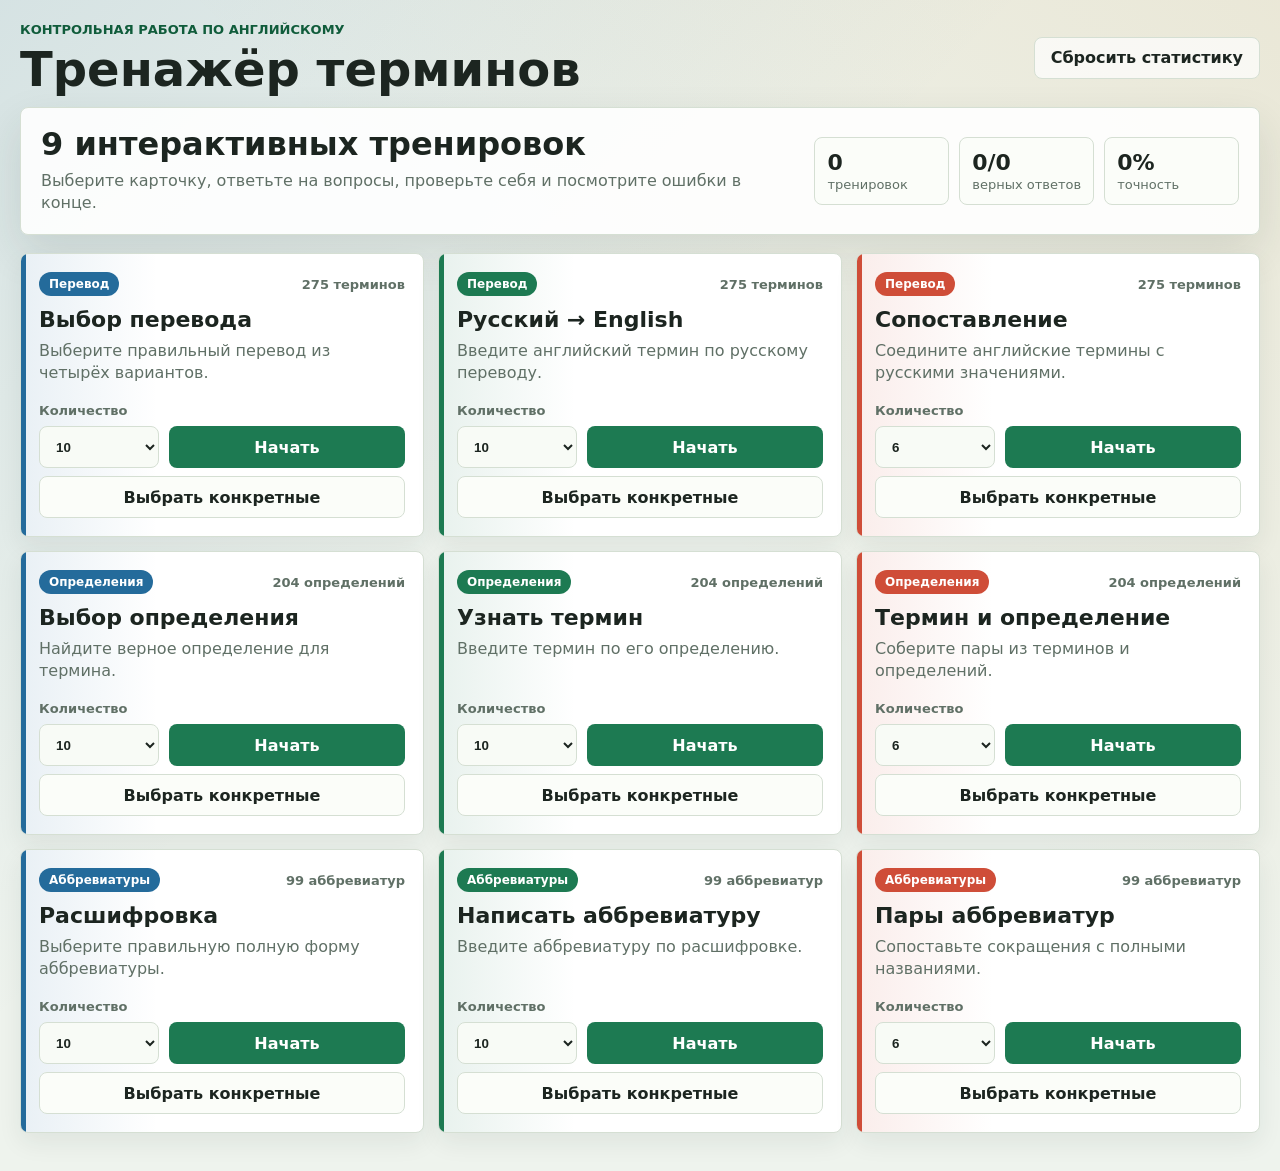
==== index.html @ e51a5b53 "first commit" ====
<!doctype html>
<html lang="ru">
  <head>
    <meta charset="UTF-8" />
    <meta name="viewport" content="width=device-width, initial-scale=1.0" />
    <title>English Control Practice</title>
    <link rel="stylesheet" href="styles.css" />
  </head>
  <body>
    <header class="topbar">
      <div>
        <p class="eyebrow">Контрольная работа по английскому</p>
        <h1>Тренажёр терминов</h1>
      </div>
      <button class="ghost-btn" id="resetStatsBtn" type="button">Сбросить статистику</button>
    </header>

    <main>
      <section class="hero-panel" aria-label="Обзор">
        <div>
          <h2>9 интерактивных тренировок</h2>
          <p>
            Выберите карточку, ответьте на вопросы, проверьте себя и посмотрите ошибки в конце.
          </p>
        </div>
        <div class="score-strip" id="overallStats"></div>
      </section>

      <section class="training-grid" id="trainingGrid" aria-label="Карточки тренировок"></section>

      <section class="quiz-panel hidden" id="quizPanel" aria-live="polite">
        <div class="quiz-head">
          <button class="ghost-btn" id="backBtn" type="button">К карточкам</button>
          <div>
            <p class="eyebrow" id="quizSection"></p>
            <h2 id="quizTitle"></h2>
          </div>
          <div class="progress-pill" id="progressText"></div>
        </div>

        <div class="progress-track" aria-hidden="true">
          <div id="progressBar"></div>
        </div>

        <div class="question-area" id="questionArea"></div>

        <div class="quiz-actions">
          <button class="primary-btn" id="checkBtn" type="button">Проверить</button>
          <button class="primary-btn hidden" id="nextBtn" type="button">Дальше</button>
        </div>
      </section>

      <section class="result-panel hidden" id="resultPanel">
        <div class="result-summary">
          <p class="eyebrow">Итог тренировки</p>
          <h2 id="resultTitle"></h2>
          <p id="resultText"></p>
        </div>
        <div class="mistakes-list" id="mistakesList"></div>
        <div class="result-actions">
          <button class="primary-btn" id="retryBtn" type="button">Повторить тренировку</button>
          <button class="ghost-btn" id="homeBtn" type="button">Вернуться к карточкам</button>
        </div>
      </section>

      <section class="picker-panel hidden" id="pickerPanel" aria-live="polite">
        <div class="picker-head">
          <div>
            <p class="eyebrow" id="pickerSection"></p>
            <h2 id="pickerTitle">Выбор слов</h2>
          </div>
          <button class="ghost-btn" id="closePickerBtn" type="button">Закрыть</button>
        </div>
        <div class="picker-tools">
          <input class="answer-input" id="pickerSearch" type="text" placeholder="Поиск по терминам" />
          <div class="picker-buttons">
            <button class="ghost-btn" id="selectAllBtn" type="button">Выбрать всё</button>
            <button class="ghost-btn" id="clearSelectionBtn" type="button">Очистить</button>
          </div>
        </div>
        <div class="picker-status" id="pickerStatus"></div>
        <div class="picker-list" id="pickerList"></div>
        <div class="result-actions">
          <button class="primary-btn" id="applySelectionBtn" type="button">Применить выбор</button>
          <button class="ghost-btn" id="cancelSelectionBtn" type="button">Отмена</button>
        </div>
      </section>
    </main>

    <script src="terms-data.js"></script>
    <script src="app.js"></script>
  </body>
</html>
---- styles.css ----
:root {
  --bg: #eef3ed;
  --panel: #ffffff;
  --ink: #1c2520;
  --muted: #607066;
  --line: #d5dfd3;
  --green: #1d7a52;
  --green-dark: #105c3b;
  --coral: #cf4d38;
  --amber: #c78316;
  --blue: #246b9b;
  --shadow: 0 18px 44px rgba(34, 48, 38, 0.12);
}

* {
  box-sizing: border-box;
}

body {
  margin: 0;
  min-height: 100vh;
  color: var(--ink);
  background:
    linear-gradient(135deg, rgba(36, 107, 155, 0.12), transparent 42%),
    linear-gradient(225deg, rgba(199, 131, 22, 0.1), transparent 45%),
    var(--bg);
  font-family: Inter, system-ui, -apple-system, BlinkMacSystemFont, "Segoe UI", Arial, sans-serif;
}

button,
input {
  font: inherit;
}

button {
  cursor: pointer;
}

.topbar,
main {
  width: min(1240px, calc(100% - 32px));
  margin: 0 auto;
}

.topbar {
  display: flex;
  align-items: center;
  justify-content: space-between;
  gap: 18px;
  padding: 22px 0 14px;
}

h1,
h2,
h3,
p {
  margin: 0;
}

h1 {
  font-size: clamp(30px, 4vw, 48px);
  line-height: 1;
}

h2 {
  font-size: clamp(22px, 3vw, 32px);
  line-height: 1.05;
}

.eyebrow {
  color: var(--green-dark);
  font-size: 13px;
  font-weight: 800;
  letter-spacing: 0;
  margin-bottom: 8px;
  text-transform: uppercase;
}

.hero-panel {
  display: grid;
  grid-template-columns: minmax(0, 1fr) auto;
  gap: 20px;
  align-items: center;
  padding: 20px;
  background: rgba(255, 255, 255, 0.9);
  border: 1px solid var(--line);
  border-radius: 8px;
  box-shadow: var(--shadow);
}

.hero-panel p {
  max-width: 720px;
  color: var(--muted);
  margin-top: 8px;
  font-size: 16px;
  line-height: 1.4;
}

.score-strip {
  display: grid;
  grid-template-columns: repeat(3, minmax(84px, 1fr));
  gap: 10px;
  min-width: 310px;
}

.score-box {
  padding: 12px;
  border: 1px solid var(--line);
  border-radius: 8px;
  background: #fbfdf9;
}

.score-box strong {
  display: block;
  font-size: 22px;
}

.score-box span {
  display: block;
  color: var(--muted);
  font-size: 13px;
  margin-top: 2px;
}

.training-grid {
  display: grid;
  grid-template-columns: repeat(3, minmax(0, 1fr));
  gap: 14px;
  padding: 18px 0 38px;
}

.training-card {
  position: relative;
  min-height: 204px;
  overflow: hidden;
  display: flex;
  flex-direction: column;
  justify-content: space-between;
  gap: 20px;
  padding: 18px;
  border: 1px solid var(--line);
  border-radius: 8px;
  background:
    linear-gradient(90deg, rgba(36, 107, 155, 0.1), transparent 34%),
    var(--panel);
  box-shadow: 0 10px 24px rgba(34, 48, 38, 0.07);
  transition: border-color 160ms ease, box-shadow 160ms ease, transform 160ms ease;
}

.training-card::before {
  content: "";
  position: absolute;
  inset: 0 auto 0 0;
  width: 5px;
  background: var(--blue);
}

.training-card:hover {
  transform: translateY(-2px);
  border-color: rgba(36, 107, 155, 0.32);
  box-shadow: 0 16px 34px rgba(34, 48, 38, 0.12);
}

.training-card:nth-child(3n + 2) {
  background:
    linear-gradient(90deg, rgba(29, 122, 82, 0.1), transparent 34%),
    var(--panel);
}

.training-card:nth-child(3n) {
  background:
    linear-gradient(90deg, rgba(207, 77, 56, 0.1), transparent 34%),
    var(--panel);
}

.training-card:nth-child(3n + 2)::before {
  background: var(--green);
}

.training-card:nth-child(3n)::before {
  background: var(--coral);
}

.card-topline {
  display: flex;
  align-items: center;
  justify-content: space-between;
  gap: 10px;
  margin-bottom: 12px;
}

.card-tag {
  width: max-content;
  padding: 5px 10px;
  border-radius: 999px;
  color: #fff;
  background: var(--blue);
  font-size: 12px;
  font-weight: 800;
}

.training-card:nth-child(3n + 2) .card-tag {
  background: var(--green);
}

.training-card:nth-child(3n) .card-tag {
  background: var(--coral);
}

.training-card h3 {
  font-size: 22px;
  line-height: 1.08;
  max-width: 92%;
}

.training-card p {
  color: var(--muted);
  line-height: 1.35;
  margin-top: 8px;
}

.card-count {
  color: var(--muted);
  font-size: 13px;
  font-weight: 800;
  white-space: nowrap;
}

.card-controls {
  display: grid;
  gap: 8px;
}

.card-controls label {
  color: var(--muted);
  font-size: 13px;
  font-weight: 800;
}

.start-row {
  display: grid;
  grid-template-columns: minmax(90px, 120px) minmax(110px, 1fr);
  gap: 10px;
  align-items: center;
}

.count-select {
  width: 100%;
  min-height: 42px;
  padding: 9px 34px 9px 12px;
  border: 1px solid var(--line);
  border-radius: 8px;
  color: var(--ink);
  background: #f8fbf6;
  font-weight: 800;
}

.primary-btn,
.ghost-btn {
  min-height: 42px;
  padding: 10px 16px;
  border-radius: 8px;
  font-weight: 800;
}

.primary-btn {
  border: 0;
  color: #fff;
  background: var(--green);
}

.primary-btn:hover {
  background: var(--green-dark);
}

.primary-btn:disabled {
  cursor: default;
  opacity: 0.55;
}

.ghost-btn {
  color: var(--ink);
  background: rgba(255, 255, 255, 0.7);
  border: 1px solid var(--line);
}

.pick-btn {
  width: 100%;
  background: #fbfdf9;
}

.quiz-panel,
.result-panel,
.picker-panel {
  margin: 24px 0 42px;
  padding: 24px;
  background: var(--panel);
  border: 1px solid var(--line);
  border-radius: 8px;
  box-shadow: var(--shadow);
}

.quiz-head {
  display: grid;
  grid-template-columns: auto 1fr auto;
  gap: 18px;
  align-items: center;
}

.picker-head {
  display: flex;
  align-items: flex-start;
  justify-content: space-between;
  gap: 16px;
  padding-bottom: 18px;
  border-bottom: 1px solid var(--line);
}

.picker-tools {
  display: grid;
  grid-template-columns: minmax(0, 1fr) auto;
  gap: 12px;
  align-items: center;
  margin-top: 18px;
}

.picker-buttons {
  display: flex;
  flex-wrap: wrap;
  gap: 8px;
}

.picker-status {
  color: var(--muted);
  font-weight: 800;
  margin: 14px 0 10px;
}

.picker-list {
  max-height: 58vh;
  overflow: auto;
  display: grid;
  grid-template-columns: repeat(2, minmax(0, 1fr));
  gap: 8px;
  padding: 2px;
}

.picker-item {
  display: grid;
  grid-template-columns: auto minmax(0, 1fr);
  gap: 10px;
  align-items: flex-start;
  padding: 11px 12px;
  border: 1px solid var(--line);
  border-radius: 8px;
  background: #fbfdf9;
  line-height: 1.35;
}

.picker-item input {
  width: 18px;
  height: 18px;
  margin-top: 1px;
  accent-color: var(--green);
}

.picker-item span {
  min-width: 0;
  overflow-wrap: anywhere;
}

.progress-pill {
  min-width: 96px;
  padding: 10px 12px;
  border: 1px solid var(--line);
  border-radius: 999px;
  color: var(--green-dark);
  background: #f6fbf4;
  font-weight: 900;
  text-align: center;
}

.progress-track {
  height: 10px;
  overflow: hidden;
  margin: 20px 0;
  border-radius: 999px;
  background: #e7eee3;
}

.progress-track div {
  width: 0;
  height: 100%;
  background: var(--green);
  transition: width 220ms ease;
}

.question-area {
  display: grid;
  gap: 18px;
  min-height: 310px;
}

.prompt-card {
  padding: 22px;
  border-radius: 8px;
  background: #f7faf4;
  border: 1px solid var(--line);
}

.prompt-card span {
  display: block;
  color: var(--muted);
  font-size: 14px;
  margin-bottom: 8px;
}

.prompt-card strong {
  display: block;
  font-size: clamp(22px, 3vw, 34px);
  line-height: 1.18;
}

.options-grid {
  display: grid;
  grid-template-columns: repeat(2, minmax(0, 1fr));
  gap: 12px;
}

.option-btn,
.match-btn {
  min-height: 58px;
  padding: 14px;
  border: 1px solid var(--line);
  border-radius: 8px;
  color: var(--ink);
  background: #fff;
  text-align: left;
  line-height: 1.32;
}

.option-btn.selected,
.match-btn.selected {
  outline: 3px solid rgba(29, 122, 82, 0.28);
  border-color: var(--green);
}

.option-btn.correct,
.match-btn.correct {
  border-color: var(--green);
  background: #e8f6ed;
}

.option-btn.wrong,
.match-btn.wrong {
  border-color: var(--coral);
  background: #fff0ed;
}

.answer-input {
  width: 100%;
  min-height: 58px;
  padding: 14px;
  border: 1px solid var(--line);
  border-radius: 8px;
  background: #fff;
  color: var(--ink);
}

.feedback {
  padding: 14px 16px;
  border-radius: 8px;
  line-height: 1.45;
}

.feedback.ok {
  color: #0f5132;
  background: #e8f6ed;
}

.feedback.bad {
  color: #842719;
  background: #fff0ed;
}

.match-layout {
  display: grid;
  grid-template-columns: 1fr 1fr;
  gap: 14px;
}

.match-column {
  display: grid;
  gap: 10px;
}

.match-column h3 {
  color: var(--muted);
  font-size: 14px;
}

.quiz-actions,
.result-actions {
  display: flex;
  flex-wrap: wrap;
  gap: 12px;
  margin-top: 20px;
}

.result-summary {
  padding-bottom: 18px;
  border-bottom: 1px solid var(--line);
}

.result-summary p:last-child {
  color: var(--muted);
  margin-top: 8px;
  font-size: 18px;
}

.mistakes-list {
  display: grid;
  gap: 12px;
  margin-top: 18px;
}

.mistake-card {
  padding: 16px;
  border-left: 5px solid var(--coral);
  border-radius: 8px;
  background: #fff7f5;
}

.mistake-card strong {
  display: block;
  margin-bottom: 8px;
}

.mistake-card p {
  color: var(--muted);
  line-height: 1.42;
  margin-top: 4px;
}

.hidden {
  display: none !important;
}

@media (max-width: 900px) {
  .hero-panel,
  .quiz-head,
  .match-layout,
  .picker-tools {
    grid-template-columns: 1fr;
  }

  .score-strip,
  .training-grid,
  .options-grid,
  .picker-list {
    grid-template-columns: 1fr;
  }

  .score-strip {
    min-width: 0;
  }

  .topbar {
    align-items: flex-start;
    flex-direction: column;
  }
}
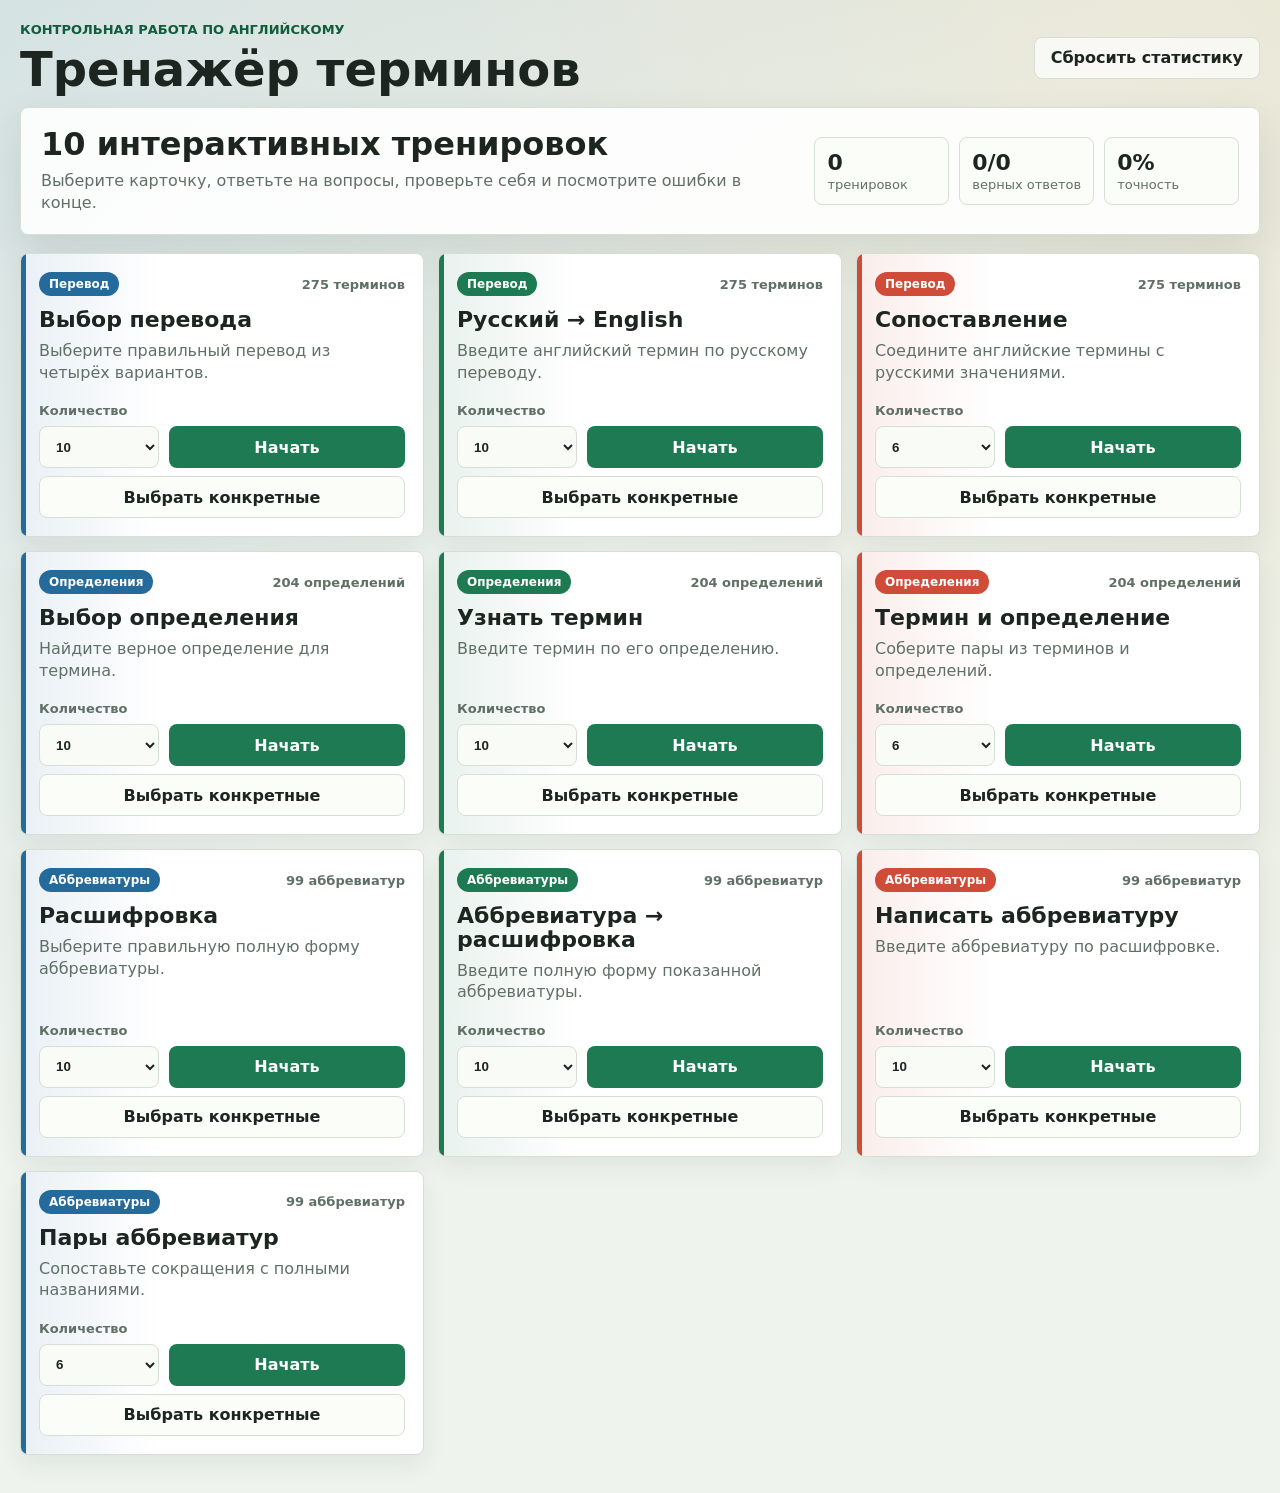
==== commit bcd643ca: "add new" ====
--- a/index.html
+++ b/index.html
@@ -18,7 +18,7 @@
     <main>
       <section class="hero-panel" aria-label="Обзор">
         <div>
-          <h2>9 интерактивных тренировок</h2>
+          <h2>10 интерактивных тренировок</h2>
           <p>
             Выберите карточку, ответьте на вопросы, проверьте себя и посмотрите ошибки в конце.
           </p>
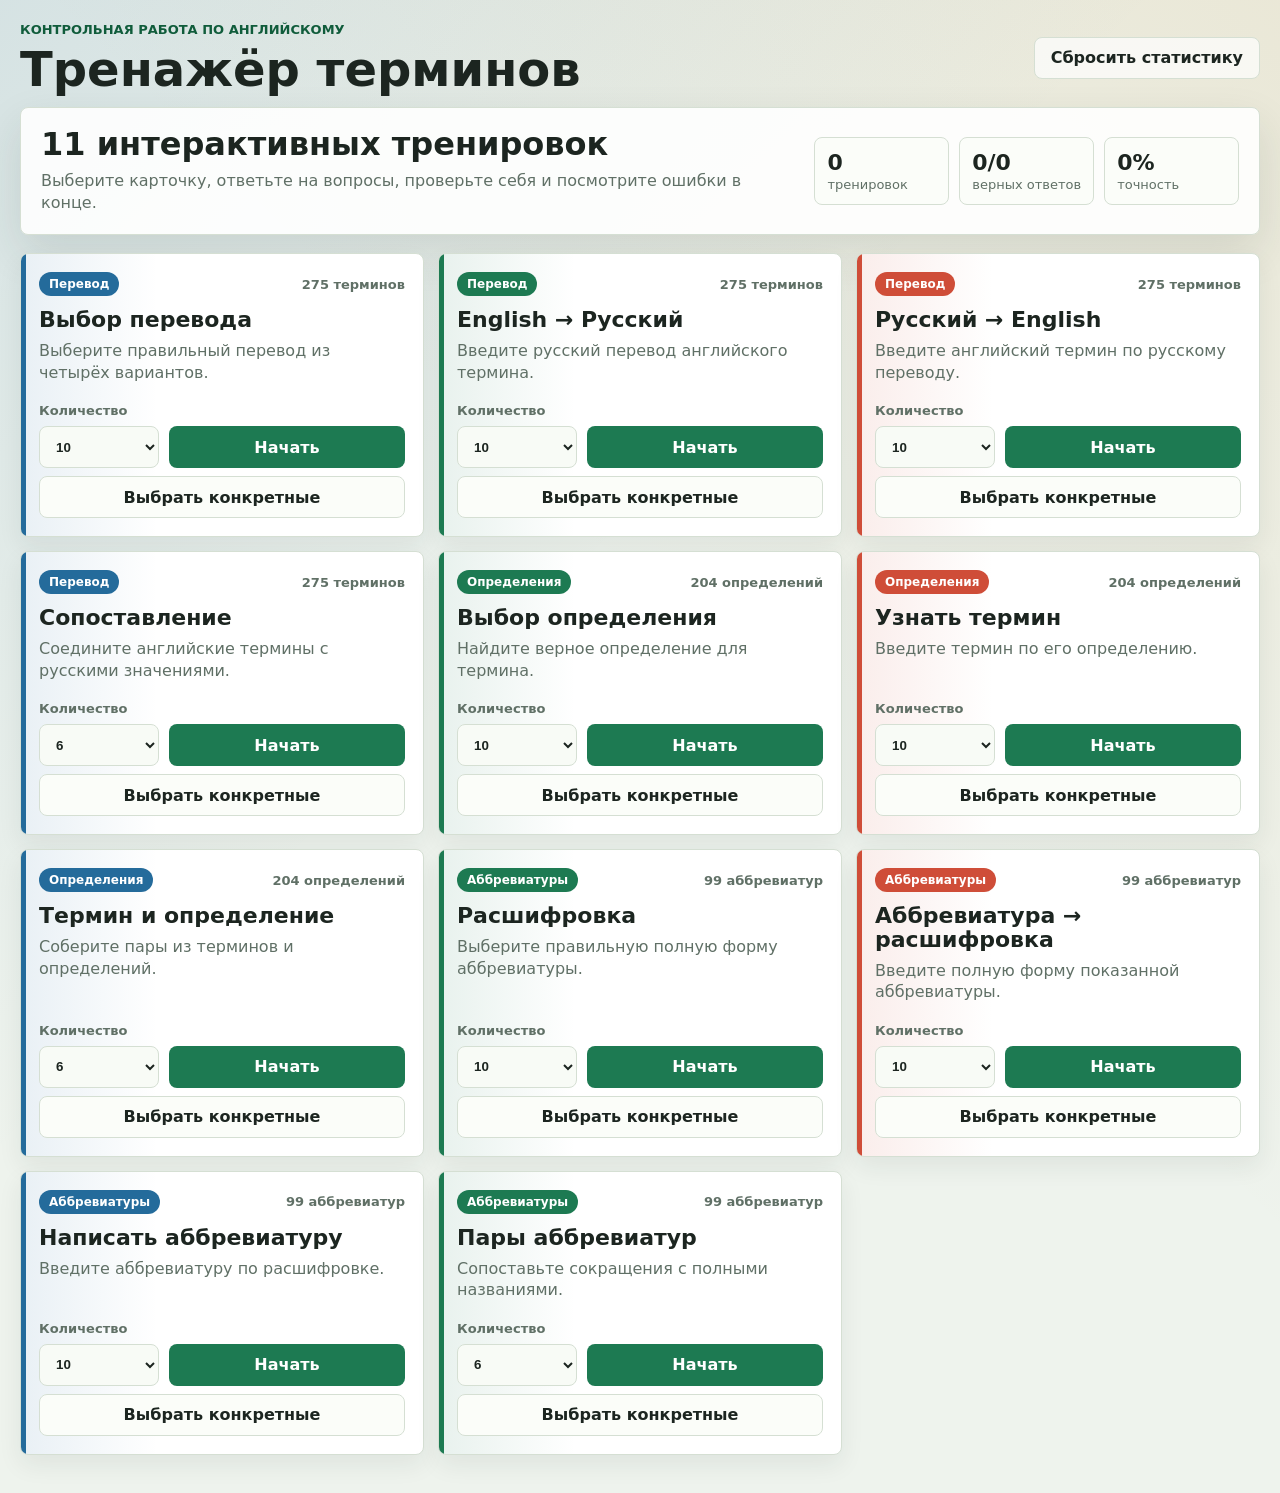
==== commit 871557db: "add new practice" ====
--- a/index.html
+++ b/index.html
@@ -18,7 +18,7 @@
     <main>
       <section class="hero-panel" aria-label="Обзор">
         <div>
-          <h2>10 интерактивных тренировок</h2>
+          <h2>11 интерактивных тренировок</h2>
           <p>
             Выберите карточку, ответьте на вопросы, проверьте себя и посмотрите ошибки в конце.
           </p>
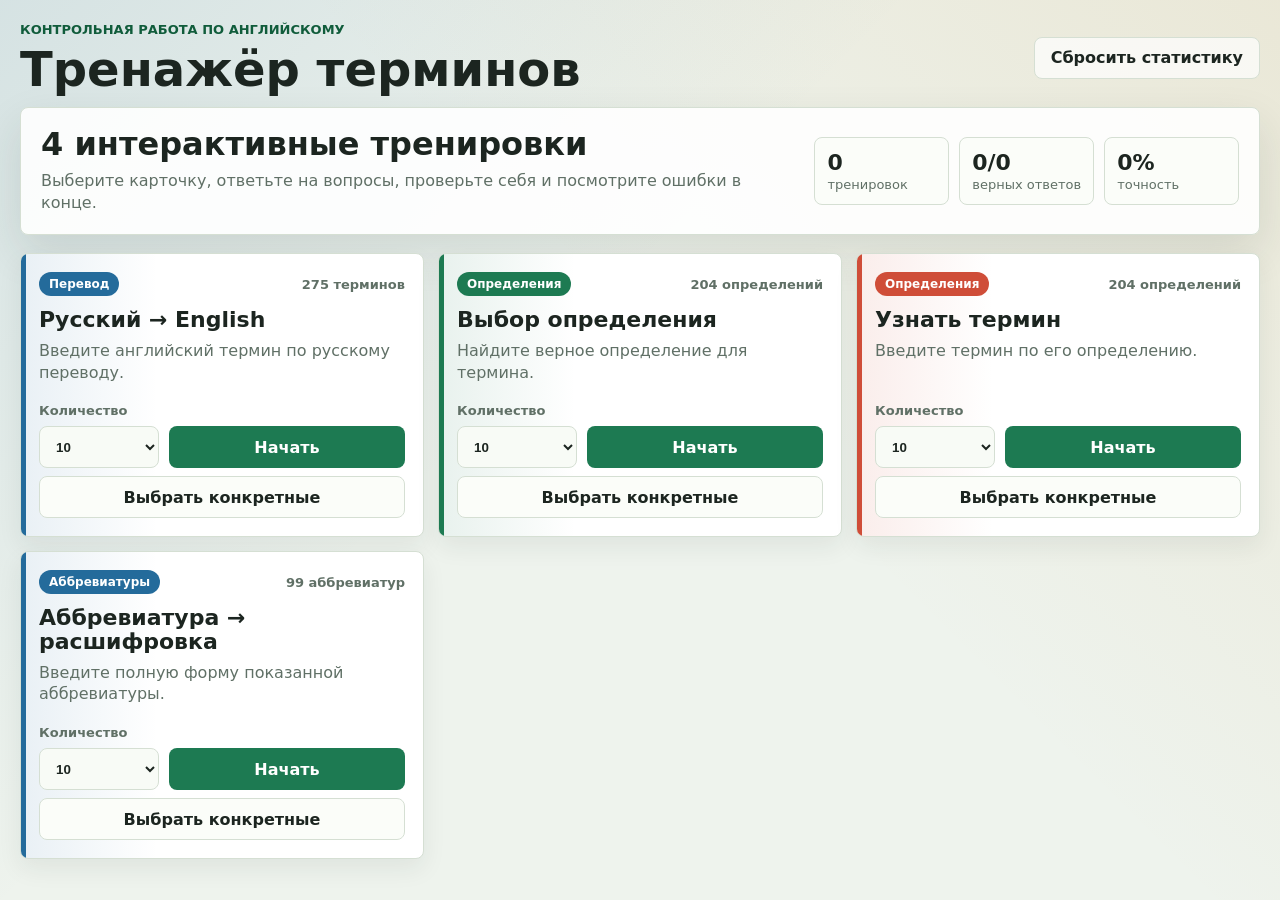
==== commit 46f82403: "fix input" ====
--- a/index.html
+++ b/index.html
@@ -18,7 +18,7 @@
     <main>
       <section class="hero-panel" aria-label="Обзор">
         <div>
-          <h2>11 интерактивных тренировок</h2>
+          <h2>4 интерактивные тренировки</h2>
           <p>
             Выберите карточку, ответьте на вопросы, проверьте себя и посмотрите ошибки в конце.
           </p>
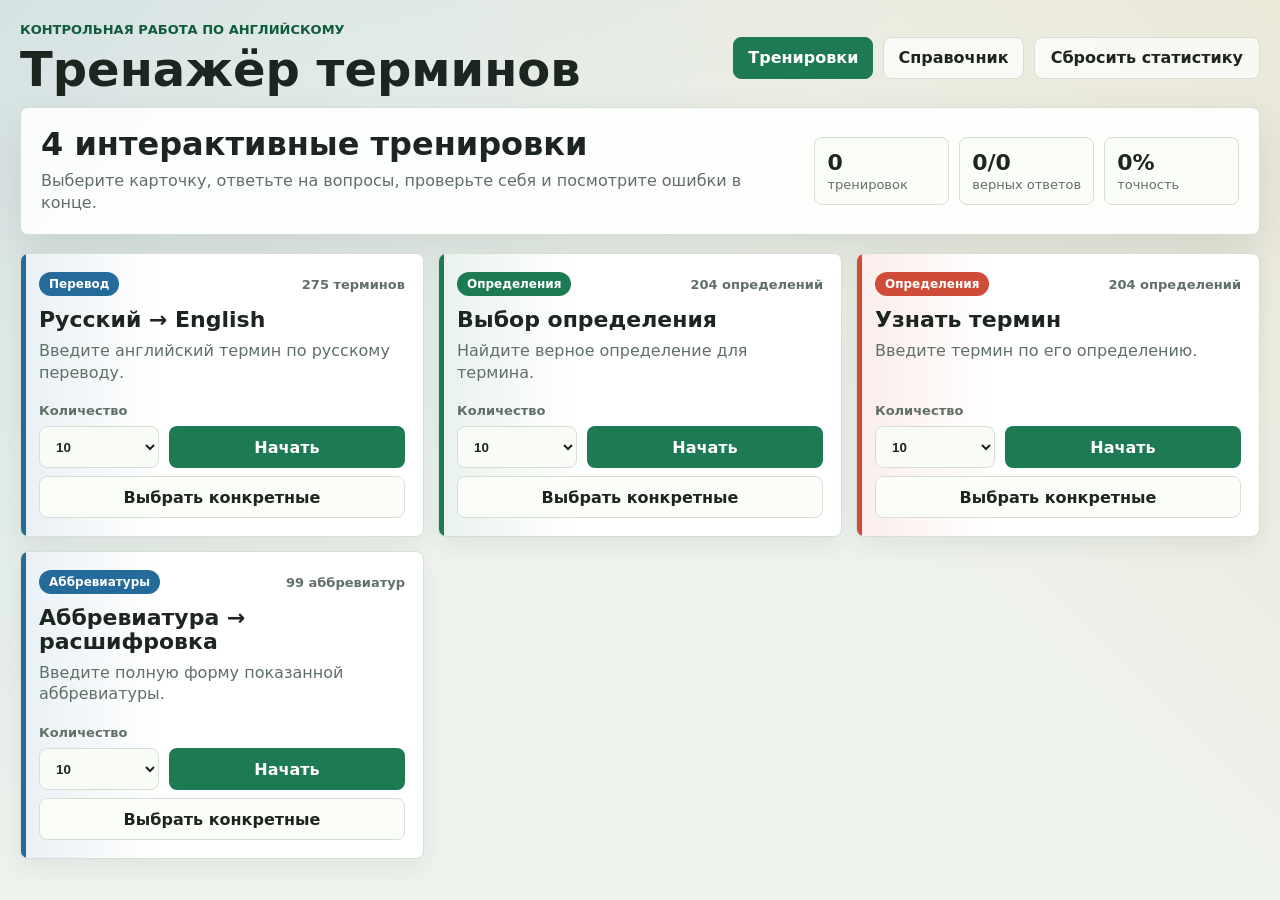
==== commit ce744c1c: "add words view" ====
--- a/index.html
+++ b/index.html
@@ -12,7 +12,11 @@
         <p class="eyebrow">Контрольная работа по английскому</p>
         <h1>Тренажёр терминов</h1>
       </div>
-      <button class="ghost-btn" id="resetStatsBtn" type="button">Сбросить статистику</button>
+      <nav class="site-nav" aria-label="Навигация">
+        <a class="nav-link active" href="index.html">Тренировки</a>
+        <a class="nav-link" href="glossary.html">Справочник</a>
+        <button class="ghost-btn" id="resetStatsBtn" type="button">Сбросить статистику</button>
+      </nav>
     </header>
 
     <main>
--- a/styles.css
+++ b/styles.css
@@ -50,6 +50,33 @@
   padding: 22px 0 14px;
 }
 
+.site-nav {
+  display: flex;
+  flex-wrap: wrap;
+  justify-content: flex-end;
+  gap: 10px;
+}
+
+.nav-link {
+  min-height: 42px;
+  display: inline-flex;
+  align-items: center;
+  justify-content: center;
+  padding: 10px 14px;
+  border: 1px solid var(--line);
+  border-radius: 8px;
+  color: var(--ink);
+  background: rgba(255, 255, 255, 0.72);
+  font-weight: 800;
+  text-decoration: none;
+}
+
+.nav-link.active {
+  color: #fff;
+  border-color: var(--green);
+  background: var(--green);
+}
+
 h1,
 h2,
 h3,
@@ -127,6 +154,138 @@
   grid-template-columns: repeat(3, minmax(0, 1fr));
   gap: 14px;
   padding: 18px 0 38px;
+}
+
+.glossary-panel {
+  margin-top: 16px;
+  padding: 20px;
+  border: 1px solid var(--line);
+  border-radius: 8px;
+  background: rgba(255, 255, 255, 0.92);
+  box-shadow: 0 10px 26px rgba(34, 48, 38, 0.08);
+}
+
+.glossary-page {
+  margin-bottom: 42px;
+}
+
+.glossary-head {
+  display: grid;
+  grid-template-columns: minmax(0, 1fr) minmax(220px, 320px);
+  gap: 16px;
+  align-items: end;
+}
+
+.glossary-search {
+  width: 100%;
+  min-height: 44px;
+  padding: 10px 14px;
+  border: 1px solid var(--line);
+  border-radius: 8px;
+  color: var(--ink);
+  background: #fff;
+}
+
+.glossary-tabs {
+  display: flex;
+  flex-wrap: wrap;
+  gap: 8px;
+  margin-top: 16px;
+}
+
+.glossary-tab {
+  min-height: 38px;
+  padding: 8px 12px;
+  border: 1px solid var(--line);
+  border-radius: 8px;
+  color: var(--ink);
+  background: #f8fbf6;
+  font-weight: 800;
+}
+
+.glossary-tab.active {
+  color: #fff;
+  border-color: var(--green);
+  background: var(--green);
+}
+
+.glossary-status {
+  margin: 14px 0 10px;
+  color: var(--muted);
+  font-size: 14px;
+  font-weight: 800;
+}
+
+.glossary-list {
+  max-height: 430px;
+  overflow: auto;
+  display: grid;
+  grid-template-columns: repeat(2, minmax(0, 1fr));
+  gap: 8px;
+  padding: 2px;
+}
+
+.glossary-page .glossary-list {
+  max-height: calc(100vh - 250px);
+}
+
+.glossary-row {
+  display: grid;
+  grid-template-columns: 44px minmax(0, 0.9fr) minmax(0, 1.2fr);
+  gap: 12px;
+  align-items: start;
+  padding: 12px;
+  border: 1px solid var(--line);
+  border-radius: 8px;
+  background: #fbfdf9;
+}
+
+.glossary-row-wide {
+  grid-template-columns: 44px minmax(0, 0.65fr) minmax(0, 1.6fr);
+}
+
+.row-number {
+  color: var(--muted);
+  font-size: 13px;
+  font-weight: 900;
+}
+
+.glossary-row strong,
+.glossary-row p {
+  min-width: 0;
+  overflow-wrap: anywhere;
+  line-height: 1.35;
+}
+
+.glossary-row p {
+  color: var(--muted);
+}
+
+.speakable {
+  display: flex;
+  align-items: flex-start;
+  gap: 8px;
+}
+
+.audio-btn {
+  flex: 0 0 28px;
+  width: 28px;
+  height: 28px;
+  display: inline-flex;
+  align-items: center;
+  justify-content: center;
+  border: 1px solid var(--line);
+  border-radius: 999px;
+  color: var(--green-dark);
+  background: #eef7ed;
+  font-size: 12px;
+  line-height: 1;
+}
+
+.audio-btn:hover {
+  border-color: var(--green);
+  color: #fff;
+  background: var(--green);
 }
 
 .training-card {
@@ -550,14 +709,18 @@
   .hero-panel,
   .quiz-head,
   .match-layout,
-  .picker-tools {
+  .picker-tools,
+  .glossary-head {
     grid-template-columns: 1fr;
   }
 
   .score-strip,
   .training-grid,
   .options-grid,
-  .picker-list {
+  .picker-list,
+  .glossary-list,
+  .glossary-row,
+  .glossary-row-wide {
     grid-template-columns: 1fr;
   }
 
@@ -569,4 +732,9 @@
     align-items: flex-start;
     flex-direction: column;
   }
-}
+
+  .site-nav {
+    justify-content: flex-start;
+    width: 100%;
+  }
+}
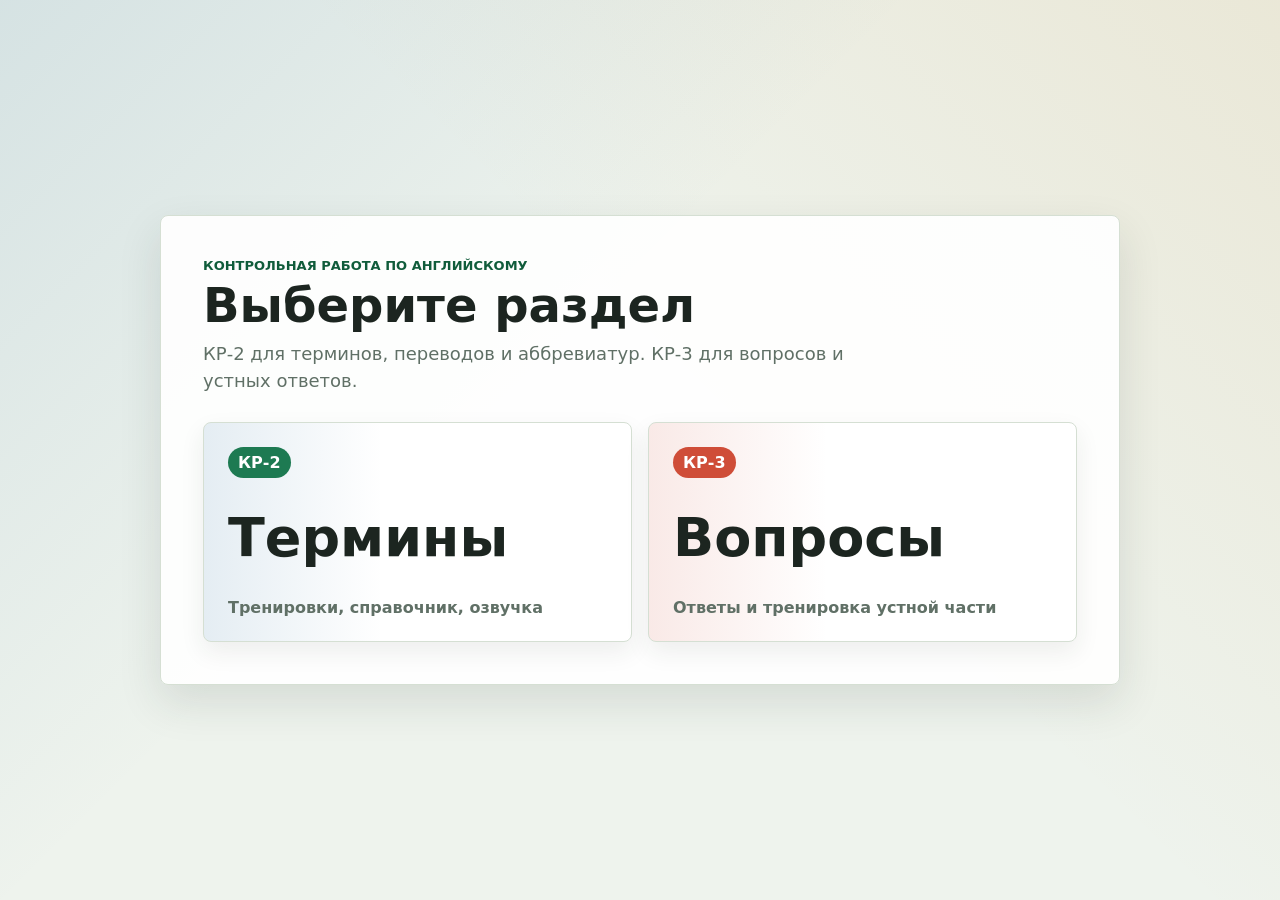
==== commit c918fb0e: "add kr3" ====
--- a/index.html
+++ b/index.html
@@ -7,91 +7,24 @@
     <link rel="stylesheet" href="styles.css" />
   </head>
   <body>
-    <header class="topbar">
-      <div>
+    <main class="entry-page">
+      <section class="entry-hero" aria-label="Выбор контрольной работы">
         <p class="eyebrow">Контрольная работа по английскому</p>
-        <h1>Тренажёр терминов</h1>
-      </div>
-      <nav class="site-nav" aria-label="Навигация">
-        <a class="nav-link active" href="index.html">Тренировки</a>
-        <a class="nav-link" href="glossary.html">Справочник</a>
-        <button class="ghost-btn" id="resetStatsBtn" type="button">Сбросить статистику</button>
-      </nav>
-    </header>
-
-    <main>
-      <section class="hero-panel" aria-label="Обзор">
-        <div>
-          <h2>4 интерактивные тренировки</h2>
-          <p>
-            Выберите карточку, ответьте на вопросы, проверьте себя и посмотрите ошибки в конце.
-          </p>
-        </div>
-        <div class="score-strip" id="overallStats"></div>
-      </section>
-
-      <section class="training-grid" id="trainingGrid" aria-label="Карточки тренировок"></section>
-
-      <section class="quiz-panel hidden" id="quizPanel" aria-live="polite">
-        <div class="quiz-head">
-          <button class="ghost-btn" id="backBtn" type="button">К карточкам</button>
-          <div>
-            <p class="eyebrow" id="quizSection"></p>
-            <h2 id="quizTitle"></h2>
-          </div>
-          <div class="progress-pill" id="progressText"></div>
-        </div>
-
-        <div class="progress-track" aria-hidden="true">
-          <div id="progressBar"></div>
-        </div>
-
-        <div class="question-area" id="questionArea"></div>
-
-        <div class="quiz-actions">
-          <button class="primary-btn" id="checkBtn" type="button">Проверить</button>
-          <button class="primary-btn hidden" id="nextBtn" type="button">Дальше</button>
-        </div>
-      </section>
-
-      <section class="result-panel hidden" id="resultPanel">
-        <div class="result-summary">
-          <p class="eyebrow">Итог тренировки</p>
-          <h2 id="resultTitle"></h2>
-          <p id="resultText"></p>
-        </div>
-        <div class="mistakes-list" id="mistakesList"></div>
-        <div class="result-actions">
-          <button class="primary-btn" id="retryBtn" type="button">Повторить тренировку</button>
-          <button class="ghost-btn" id="homeBtn" type="button">Вернуться к карточкам</button>
-        </div>
-      </section>
-
-      <section class="picker-panel hidden" id="pickerPanel" aria-live="polite">
-        <div class="picker-head">
-          <div>
-            <p class="eyebrow" id="pickerSection"></p>
-            <h2 id="pickerTitle">Выбор слов</h2>
-          </div>
-          <button class="ghost-btn" id="closePickerBtn" type="button">Закрыть</button>
-        </div>
-        <div class="picker-tools">
-          <input class="answer-input" id="pickerSearch" type="text" placeholder="Поиск по терминам" />
-          <div class="picker-buttons">
-            <button class="ghost-btn" id="selectAllBtn" type="button">Выбрать всё</button>
-            <button class="ghost-btn" id="clearSelectionBtn" type="button">Очистить</button>
-          </div>
-        </div>
-        <div class="picker-status" id="pickerStatus"></div>
-        <div class="picker-list" id="pickerList"></div>
-        <div class="result-actions">
-          <button class="primary-btn" id="applySelectionBtn" type="button">Применить выбор</button>
-          <button class="ghost-btn" id="cancelSelectionBtn" type="button">Отмена</button>
+        <h1>Выберите раздел</h1>
+        <p>КР-2 для терминов, переводов и аббревиатур. КР-3 для вопросов и устных ответов.</p>
+        <div class="entry-actions">
+          <a class="entry-card" href="kr2.html">
+            <span>КР-2</span>
+            <strong>Термины</strong>
+            <small>Тренировки, справочник, озвучка</small>
+          </a>
+          <a class="entry-card accent" href="kr_3/answers.html">
+            <span>КР-3</span>
+            <strong>Вопросы</strong>
+            <small>Ответы и тренировка устной части</small>
+          </a>
         </div>
       </section>
     </main>
-
-    <script src="terms-data.js"></script>
-    <script src="app.js"></script>
   </body>
 </html>
--- a/styles.css
+++ b/styles.css
@@ -115,6 +115,92 @@
   box-shadow: var(--shadow);
 }
 
+.entry-page {
+  min-height: 100vh;
+  display: grid;
+  place-items: center;
+  padding: 32px 0;
+}
+
+.entry-hero {
+  width: min(960px, 100%);
+  padding: clamp(24px, 5vw, 42px);
+  border: 1px solid var(--line);
+  border-radius: 8px;
+  background: rgba(255, 255, 255, 0.92);
+  box-shadow: var(--shadow);
+}
+
+.entry-hero > p:not(.eyebrow) {
+  max-width: 660px;
+  margin-top: 12px;
+  color: var(--muted);
+  font-size: 18px;
+  line-height: 1.45;
+}
+
+.entry-actions {
+  display: grid;
+  grid-template-columns: repeat(2, minmax(0, 1fr));
+  gap: 16px;
+  margin-top: 28px;
+}
+
+.entry-card {
+  min-height: 220px;
+  display: flex;
+  flex-direction: column;
+  justify-content: space-between;
+  gap: 16px;
+  padding: 24px;
+  border: 1px solid var(--line);
+  border-radius: 8px;
+  color: var(--ink);
+  background:
+    linear-gradient(90deg, rgba(36, 107, 155, 0.12), transparent 42%),
+    #fff;
+  text-decoration: none;
+  box-shadow: 0 10px 24px rgba(34, 48, 38, 0.08);
+  transition: transform 160ms ease, box-shadow 160ms ease, border-color 160ms ease;
+}
+
+.entry-card:hover {
+  transform: translateY(-2px);
+  border-color: rgba(29, 122, 82, 0.35);
+  box-shadow: 0 18px 40px rgba(34, 48, 38, 0.14);
+}
+
+.entry-card.accent {
+  background:
+    linear-gradient(90deg, rgba(207, 77, 56, 0.12), transparent 42%),
+    #fff;
+}
+
+.entry-card span {
+  width: max-content;
+  padding: 6px 10px;
+  border-radius: 999px;
+  color: #fff;
+  background: var(--green);
+  font-weight: 900;
+}
+
+.entry-card.accent span {
+  background: var(--coral);
+}
+
+.entry-card strong {
+  display: block;
+  font-size: clamp(32px, 5vw, 54px);
+  line-height: 1;
+}
+
+.entry-card small {
+  color: var(--muted);
+  font-size: 16px;
+  font-weight: 800;
+}
+
 .hero-panel p {
   max-width: 720px;
   color: var(--muted);
@@ -716,6 +802,7 @@
 
   .score-strip,
   .training-grid,
+  .entry-actions,
   .options-grid,
   .picker-list,
   .glossary-list,
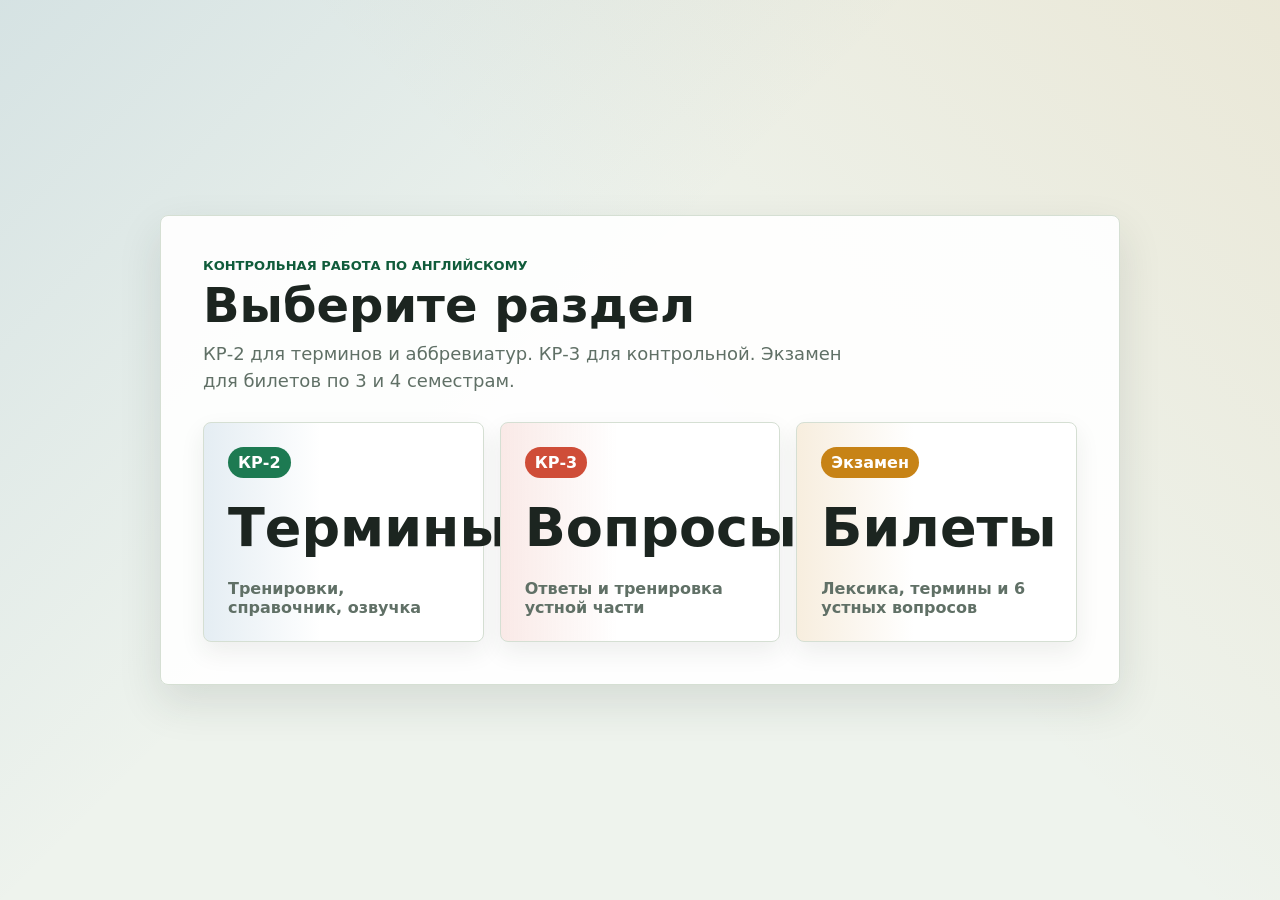
==== commit 5f485575: "Add exam preparation section" ====
--- a/index.html
+++ b/index.html
@@ -4,14 +4,104 @@
     <meta charset="UTF-8" />
     <meta name="viewport" content="width=device-width, initial-scale=1.0" />
     <title>English Control Practice</title>
-    <link rel="stylesheet" href="styles.css" />
+    <link rel="stylesheet" href="styles.css?v=20260515" />
+    <style>
+      .entry-page {
+        min-height: 100vh;
+        display: grid;
+        place-items: center;
+        padding: 32px 16px;
+      }
+
+      .entry-hero {
+        width: min(960px, 100%);
+        padding: clamp(24px, 5vw, 42px);
+        border: 1px solid #d5dfd3;
+        border-radius: 8px;
+        background: rgba(255, 255, 255, 0.92);
+        box-shadow: 0 18px 44px rgba(34, 48, 38, 0.12);
+      }
+
+      .entry-hero > p:not(.eyebrow) {
+        max-width: 660px;
+        margin-top: 12px;
+        color: #607066;
+        font-size: 18px;
+        line-height: 1.45;
+      }
+
+      .entry-actions {
+        display: grid;
+        grid-template-columns: repeat(3, minmax(0, 1fr));
+        gap: 16px;
+        margin-top: 28px;
+      }
+
+      .entry-card {
+        min-height: 220px;
+        display: flex;
+        flex-direction: column;
+        justify-content: space-between;
+        gap: 16px;
+        padding: 24px;
+        border: 1px solid #d5dfd3;
+        border-radius: 8px;
+        color: #1c2520;
+        background: linear-gradient(90deg, rgba(36, 107, 155, 0.12), transparent 42%), #fff;
+        text-decoration: none;
+        box-shadow: 0 10px 24px rgba(34, 48, 38, 0.08);
+      }
+
+      .entry-card.accent {
+        background: linear-gradient(90deg, rgba(207, 77, 56, 0.12), transparent 42%), #fff;
+      }
+
+      .entry-card.exam {
+        background: linear-gradient(90deg, rgba(199, 131, 22, 0.14), transparent 42%), #fff;
+      }
+
+      .entry-card span {
+        width: max-content;
+        padding: 6px 10px;
+        border-radius: 999px;
+        color: #fff;
+        background: #1d7a52;
+        font-weight: 900;
+      }
+
+      .entry-card.accent span {
+        background: #cf4d38;
+      }
+
+      .entry-card.exam span {
+        background: #c78316;
+      }
+
+      .entry-card strong {
+        display: block;
+        font-size: clamp(32px, 5vw, 54px);
+        line-height: 1;
+      }
+
+      .entry-card small {
+        color: #607066;
+        font-size: 16px;
+        font-weight: 800;
+      }
+
+      @media (max-width: 760px) {
+        .entry-actions {
+          grid-template-columns: 1fr;
+        }
+      }
+    </style>
   </head>
   <body>
     <main class="entry-page">
       <section class="entry-hero" aria-label="Выбор контрольной работы">
         <p class="eyebrow">Контрольная работа по английскому</p>
         <h1>Выберите раздел</h1>
-        <p>КР-2 для терминов, переводов и аббревиатур. КР-3 для вопросов и устных ответов.</p>
+        <p>КР-2 для терминов и аббревиатур. КР-3 для контрольной. Экзамен для билетов по 3 и 4 семестрам.</p>
         <div class="entry-actions">
           <a class="entry-card" href="kr2.html">
             <span>КР-2</span>
@@ -23,6 +113,11 @@
             <strong>Вопросы</strong>
             <small>Ответы и тренировка устной части</small>
           </a>
+          <a class="entry-card exam" href="exam.html">
+            <span>Экзамен</span>
+            <strong>Билеты</strong>
+            <small>Лексика, термины и 6 устных вопросов</small>
+          </a>
         </div>
       </section>
     </main>
--- a/styles.css
+++ b/styles.css
@@ -141,7 +141,7 @@
 
 .entry-actions {
   display: grid;
-  grid-template-columns: repeat(2, minmax(0, 1fr));
+  grid-template-columns: repeat(3, minmax(0, 1fr));
   gap: 16px;
   margin-top: 28px;
 }
@@ -176,6 +176,12 @@
     #fff;
 }
 
+.entry-card.exam {
+  background:
+    linear-gradient(90deg, rgba(199, 131, 22, 0.14), transparent 42%),
+    #fff;
+}
+
 .entry-card span {
   width: max-content;
   padding: 6px 10px;
@@ -187,6 +193,10 @@
 
 .entry-card.accent span {
   background: var(--coral);
+}
+
+.entry-card.exam span {
+  background: var(--amber);
 }
 
 .entry-card strong {
